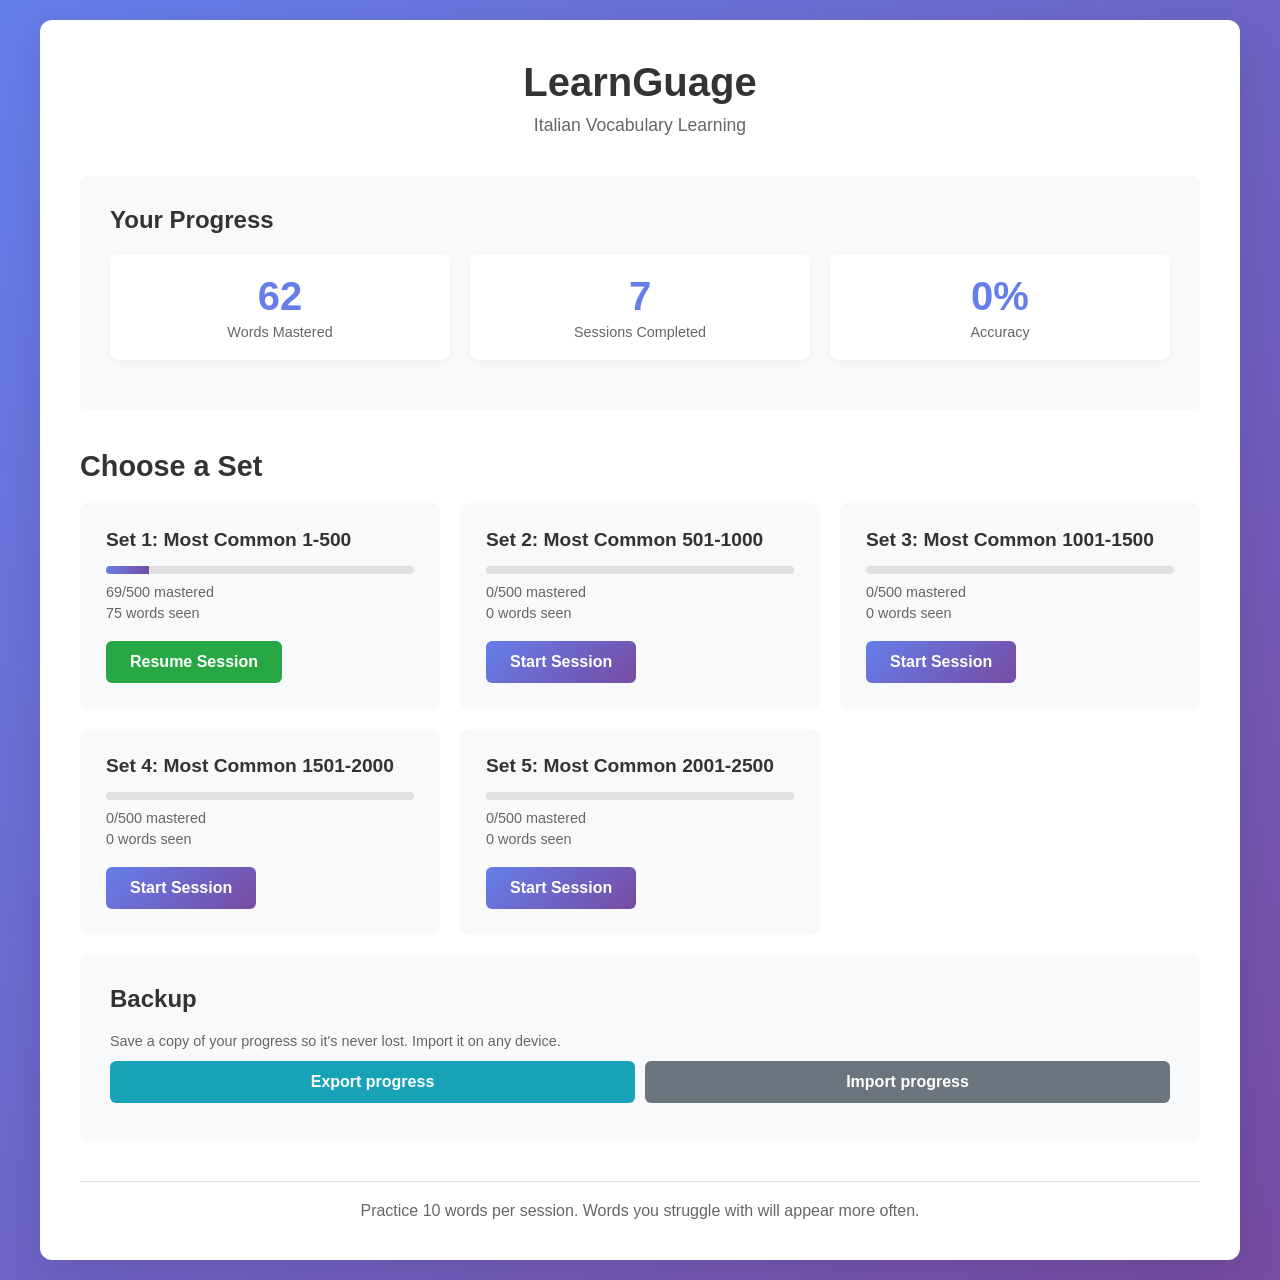
==== index.html @ ad311b0f "LearnGuage PWA: offline Italian vocabulary trainer Client-side port of the Flask app (word selection" ====
<!DOCTYPE html>
<html lang="en">
<head>
    <meta charset="UTF-8">
    <meta name="viewport" content="width=device-width, initial-scale=1.0, viewport-fit=cover">
    <meta name="theme-color" content="#4a6fa5">
    <meta name="apple-mobile-web-app-capable" content="yes">
    <meta name="apple-mobile-web-app-status-bar-style" content="black-translucent">
    <meta name="apple-mobile-web-app-title" content="LearnGuage">
    <link rel="manifest" href="manifest.json">
    <link rel="apple-touch-icon" href="icons/icon-180.png">
    <title>LearnGuage - Italian Vocabulary</title>
    <link rel="stylesheet" href="css/style.css">
</head>
<body>
    <div class="container">
        <header>
            <h1>LearnGuage</h1>
            <p class="subtitle">Italian Vocabulary Learning</p>
        </header>

        <section class="stats-panel">
            <h2>Your Progress</h2>
            <div class="stats-grid">
                <div class="stat-item">
                    <div class="stat-number" id="stat-mastered">0</div>
                    <div class="stat-label">Words Mastered</div>
                </div>
                <div class="stat-item">
                    <div class="stat-number" id="stat-sessions">0</div>
                    <div class="stat-label">Sessions Completed</div>
                </div>
                <div class="stat-item">
                    <div class="stat-number" id="stat-accuracy">0%</div>
                    <div class="stat-label">Accuracy</div>
                </div>
            </div>
        </section>

        <section class="sets-section">
            <h2>Choose a Set</h2>
            <div class="sets-grid" id="sets-grid"></div>
        </section>

        <section class="stats-panel" style="margin-top: 20px;">
            <h2>Backup</h2>
            <p class="progress-text">Save a copy of your progress so it's never lost. Import it on any device.</p>
            <div class="button-group" style="margin-top: 12px;">
                <button id="export-btn" class="btn btn-info">Export progress</button>
                <label for="import-file" class="btn btn-secondary" style="cursor:pointer;">Import progress</label>
                <input type="file" id="import-file" accept="application/json,.json" style="display:none;">
            </div>
            <p id="backup-msg" class="progress-text" style="margin-top: 8px;"></p>
        </section>

        <footer>
            <p>Practice 10 words per session. Words you struggle with will appear more often.</p>
        </footer>
    </div>

    <script src="js/register-sw.js"></script>
    <script src="js/engine.js"></script>
    <script src="js/home.js"></script>
</body>
</html>
---- css/style.css ----
/* Reset and Base Styles */
* {
    margin: 0;
    padding: 0;
    box-sizing: border-box;
}

body {
    font-family: -apple-system, BlinkMacSystemFont, 'Segoe UI', 'Roboto', 'Oxygen',
        'Ubuntu', 'Cantarell', 'Fira Sans', 'Droid Sans', 'Helvetica Neue', sans-serif;
    -webkit-font-smoothing: antialiased;
    -moz-osx-font-smoothing: grayscale;
    background: linear-gradient(135deg, #667eea 0%, #764ba2 100%);
    min-height: 100vh;
    padding: 20px;
}

.container {
    max-width: 1200px;
    margin: 0 auto;
    background: white;
    border-radius: 12px;
    padding: 40px;
    box-shadow: 0 10px 40px rgba(0, 0, 0, 0.1);
}

/* Header */
header {
    text-align: center;
    margin-bottom: 40px;
}

h1 {
    font-size: 2.5rem;
    color: #333;
    margin-bottom: 10px;
}

.subtitle {
    color: #666;
    font-size: 1.1rem;
}

/* Stats Panel */
.stats-panel {
    background: #f8f9fa;
    border-radius: 8px;
    padding: 30px;
    margin-bottom: 40px;
}

.stats-panel h2 {
    color: #333;
    margin-bottom: 20px;
    font-size: 1.5rem;
}

.stats-grid {
    display: grid;
    grid-template-columns: repeat(auto-fit, minmax(200px, 1fr));
    gap: 20px;
    margin-bottom: 20px;
}

.stat-item {
    text-align: center;
    padding: 20px;
    background: white;
    border-radius: 8px;
    box-shadow: 0 2px 8px rgba(0, 0, 0, 0.05);
}

.stat-number {
    font-size: 2.5rem;
    font-weight: bold;
    color: #667eea;
    margin-bottom: 5px;
}

.stat-label {
    color: #666;
    font-size: 0.9rem;
}

.struggled-words {
    margin-top: 20px;
}

.struggled-words h3 {
    color: #333;
    margin-bottom: 10px;
    font-size: 1.2rem;
}

.struggled-words ul {
    list-style: none;
}

.struggled-words li {
    padding: 8px 12px;
    background: white;
    margin-bottom: 5px;
    border-radius: 4px;
    color: #666;
}

/* Sets Section */
.sets-section h2 {
    color: #333;
    margin-bottom: 20px;
    font-size: 1.8rem;
}

.sets-grid {
    display: grid;
    grid-template-columns: repeat(auto-fill, minmax(280px, 1fr));
    gap: 20px;
}

.set-card {
    background: #f8f9fa;
    border-radius: 8px;
    padding: 24px;
    border: 2px solid transparent;
    transition: all 0.3s ease;
}

.set-card:hover {
    border-color: #667eea;
    transform: translateY(-2px);
    box-shadow: 0 4px 12px rgba(102, 126, 234, 0.15);
}

.set-card h3 {
    color: #333;
    font-size: 1.2rem;
    margin-bottom: 15px;
}

.set-progress {
    margin-bottom: 20px;
}

.progress-bar {
    width: 100%;
    height: 8px;
    background: #e0e0e0;
    border-radius: 4px;
    overflow: hidden;
    margin-bottom: 10px;
}

.progress-fill {
    height: 100%;
    background: linear-gradient(90deg, #667eea 0%, #764ba2 100%);
    transition: width 0.3s ease;
}

.progress-text {
    color: #666;
    font-size: 0.9rem;
    margin: 5px 0;
}

/* Buttons */
.btn {
    display: inline-block;
    padding: 12px 24px;
    border-radius: 6px;
    text-decoration: none;
    font-weight: 600;
    border: none;
    cursor: pointer;
    transition: all 0.3s ease;
    font-size: 1rem;
}

.btn-primary {
    background: linear-gradient(135deg, #667eea 0%, #764ba2 100%);
    color: white;
}

.btn-primary:hover {
    transform: translateY(-2px);
    box-shadow: 0 4px 12px rgba(102, 126, 234, 0.4);
}

.btn-resume {
    background: #28a745;
    color: white;
}

.btn-resume:hover {
    background: #218838;
    transform: translateY(-2px);
}

.btn-secondary {
    background: #6c757d;
    color: white;
}

.btn-secondary:hover {
    background: #5a6268;
}

.btn-info {
    background: #17a2b8;
    color: white;
}

.btn-info:hover {
    background: #138496;
}

/* Footer */
footer {
    text-align: center;
    margin-top: 40px;
    padding-top: 20px;
    border-top: 1px solid #e0e0e0;
    color: #666;
}

/* Session Page */
.session-container {
    max-width: 800px;
}

.session-header {
    display: flex;
    justify-content: space-between;
    align-items: center;
    margin-bottom: 40px;
    flex-wrap: wrap;
    gap: 10px;
}

.back-link {
    color: #667eea;
    text-decoration: none;
    font-weight: 600;
}

.back-link:hover {
    text-decoration: underline;
}

.progress-info {
    color: #666;
}

.word-card {
    text-align: center;
    margin-bottom: 40px;
    min-height: 200px;
    display: flex;
    flex-direction: column;
    justify-content: center;
}

.italian-word {
    font-size: 3rem;
    font-weight: bold;
    color: #333;
    margin-bottom: 20px;
}

.gender-badge {
    font-size: 1.5rem;
    color: #667eea;
    margin-left: 10px;
}

.btn-pronounce {
    background: none;
    border: none;
    font-size: 1.8rem;
    cursor: pointer;
    margin-left: 15px;
    padding: 5px;
    transition: transform 0.2s;
}

.btn-pronounce:hover {
    transform: scale(1.2);
}

.hint {
    display: block;
    font-size: 1.2rem;
    color: #999;
    font-style: italic;
    margin-top: 10px;
}

.letter-hint {
    font-size: 2rem;
    color: #999;
    letter-spacing: 0.5rem;
}

.answer-section {
    margin-bottom: 30px;
}

#answer-input {
    width: 100%;
    padding: 15px 20px;
    font-size: 1.2rem;
    border: 2px solid #e0e0e0;
    border-radius: 8px;
    margin-bottom: 20px;
    transition: border-color 0.3s ease;
}

#answer-input:focus {
    outline: none;
    border-color: #667eea;
}

#answer-input:disabled {
    background: #f5f5f5;
    cursor: not-allowed;
}

.button-group {
    display: flex;
    gap: 10px;
    flex-wrap: wrap;
}

.button-group .btn {
    flex: 1;
    min-width: 120px;
    text-align: center;
}

.session-summary .button-group {
    justify-content: center;
}

.session-summary .button-group .btn {
    flex: 0 1 auto;
}

/* Word List */
.word-list {
    margin: 30px 0;
    text-align: left;
    max-height: 400px;
    overflow-y: auto;
    background: #f8f9fa;
    padding: 20px;
    border-radius: 8px;
}

.word-list h3 {
    margin-bottom: 15px;
    color: #333;
}

.word-list-item {
    padding: 12px;
    margin-bottom: 8px;
    background: white;
    border-radius: 4px;
    border-left: 3px solid #667eea;
}

.word-list-main {
    display: flex;
    align-items: center;
    gap: 10px;
    flex-wrap: wrap;
}

.correct-indicator {
    color: #28a745;
    font-size: 1.2rem;
    font-weight: bold;
    min-width: 20px;
}

.wrong-indicator {
    color: #dc3545;
    font-size: 1.2rem;
    font-weight: bold;
    min-width: 20px;
}

.btn-small {
    padding: 4px 12px;
    font-size: 0.85rem;
    border: none;
    background: #667eea;
    color: white;
    border-radius: 4px;
    cursor: pointer;
    transition: background 0.2s;
}

.btn-small:hover {
    background: #5568d3;
}

/* Feedback */
.feedback {
    padding: 20px;
    border-radius: 8px;
    margin-bottom: 20px;
    display: flex;
    align-items: center;
    gap: 15px;
    animation: slideIn 0.3s ease;
}

.feedback-icon {
    font-size: 2rem;
    font-weight: bold;
}

.feedback-message {
    font-size: 1.1rem;
    flex: 1;
}

.feedback-correct {
    background: #d4edda;
    border: 2px solid #28a745;
    color: #155724;
}

.feedback-correct .feedback-icon {
    color: #28a745;
}

.feedback-close {
    background: #fff3cd;
    border: 2px solid #ffc107;
    color: #856404;
}

.feedback-close .feedback-icon {
    color: #ffc107;
}

.feedback-wrong {
    background: #f8d7da;
    border: 2px solid #dc3545;
    color: #721c24;
}

.feedback-wrong .feedback-icon {
    color: #dc3545;
}

/* Modal */
.modal {
    position: fixed;
    top: 0;
    left: 0;
    width: 100%;
    height: 100%;
    background: rgba(0, 0, 0, 0.5);
    display: flex;
    justify-content: center;
    align-items: center;
    z-index: 1000;
}

.modal-content {
    background: white;
    padding: 30px;
    border-radius: 12px;
    max-width: 500px;
    width: 90%;
    position: relative;
}

.close-modal {
    position: absolute;
    top: 15px;
    right: 20px;
    font-size: 2rem;
    cursor: pointer;
    color: #999;
}

.close-modal:hover {
    color: #333;
}

#context-details p {
    margin: 15px 0;
    color: #333;
}

#context-details strong {
    color: #667eea;
}

/* Session Summary */
.session-summary {
    text-align: center;
    padding: 40px;
}

.session-summary h2 {
    color: #28a745;
    margin-bottom: 30px;
}

.summary-stats {
    background: #f8f9fa;
    padding: 30px;
    border-radius: 8px;
    margin-bottom: 30px;
}

.summary-stats p {
    font-size: 1.2rem;
    color: #333;
    margin: 15px 0;
}

.summary-stats span {
    font-weight: bold;
    color: #667eea;
}

/* Utilities */
.hidden {
    display: none !important;
}

/* Animations */
@keyframes slideIn {
    from {
        opacity: 0;
        transform: translateY(-10px);
    }
    to {
        opacity: 1;
        transform: translateY(0);
    }
}

/* Mobile Responsiveness */
@media (max-width: 768px) {
    .container {
        padding: 20px;
    }

    h1 {
        font-size: 2rem;
    }

    .italian-word {
        font-size: 2rem;
    }

    .letter-hint {
        font-size: 1.5rem;
    }

    .button-group {
        flex-direction: column;
    }

    .button-group .btn {
        width: 100%;
    }

    .stats-grid {
        grid-template-columns: 1fr;
    }

    .session-header {
        flex-direction: column;
        align-items: flex-start;
    }
}

@media (max-width: 480px) {
    h1 {
        font-size: 1.5rem;
    }

    .italian-word {
        font-size: 1.5rem;
    }

    #answer-input {
        font-size: 1rem;
    }
}
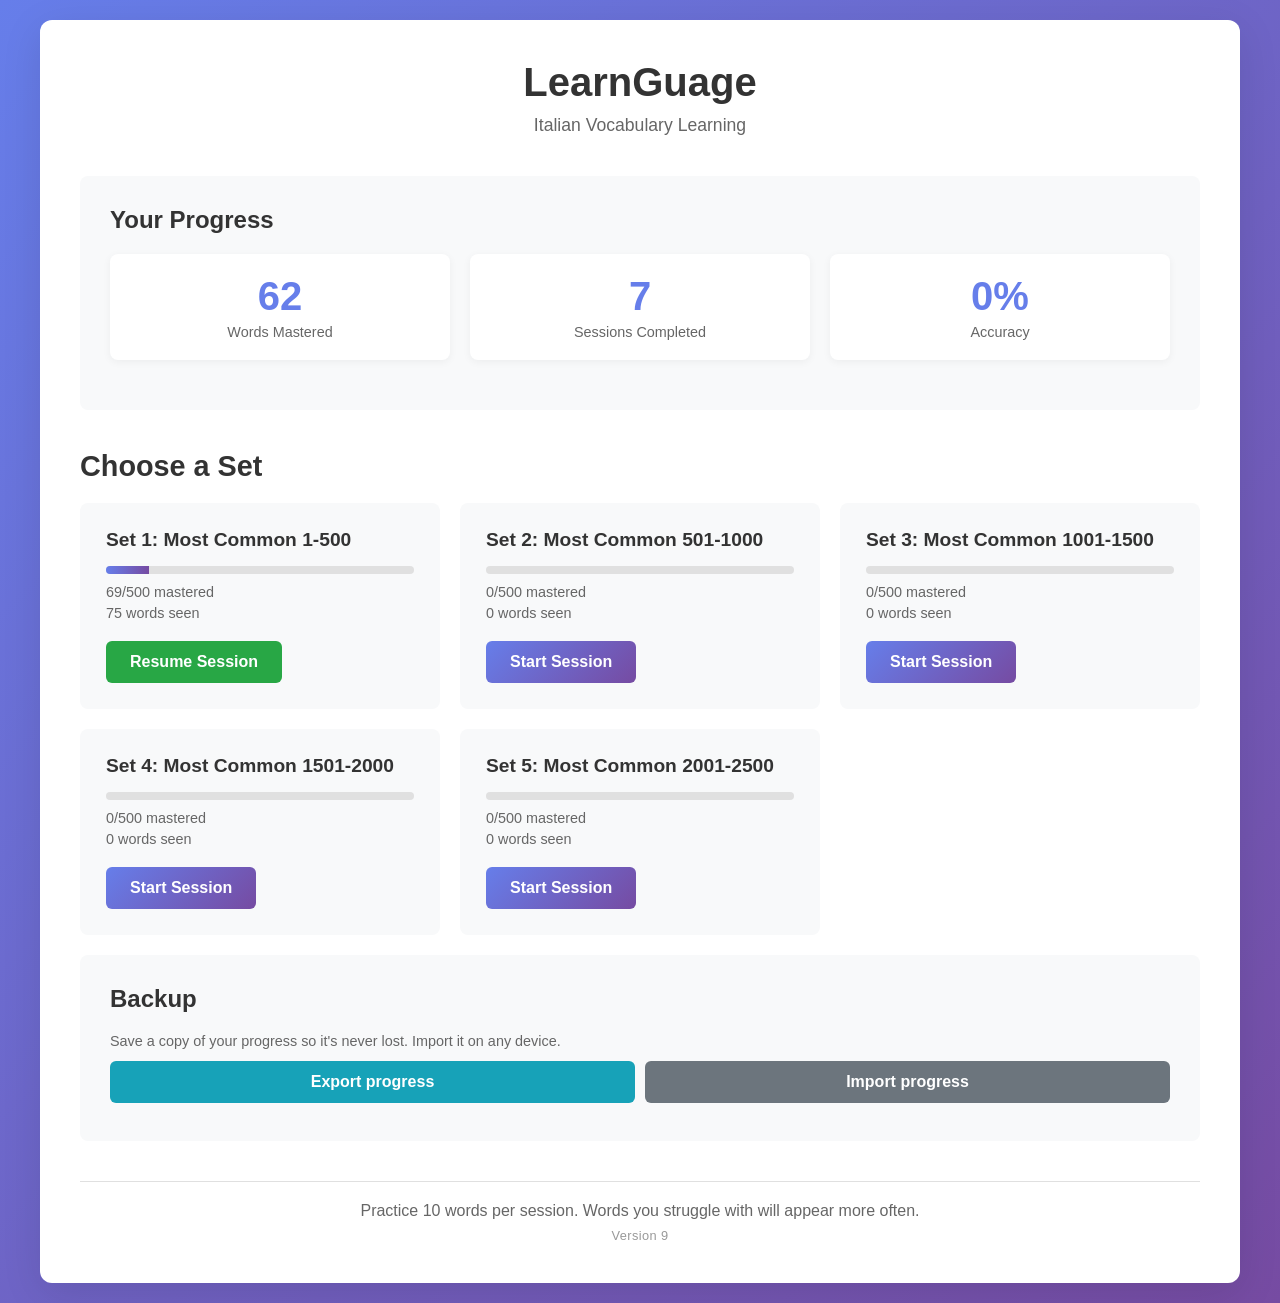
==== commit 68d9229e: "Keyboard stays open between words; unlock speech on first gesture; show version - Remove readOnly to" ====
--- a/index.html
+++ b/index.html
@@ -5,7 +5,7 @@
     <meta name="viewport" content="width=device-width, initial-scale=1.0, viewport-fit=cover">
     <meta name="theme-color" content="#4a6fa5">
     <meta name="apple-mobile-web-app-capable" content="yes">
-    <meta name="apple-mobile-web-app-status-bar-style" content="black-translucent">
+    <meta name="apple-mobile-web-app-status-bar-style" content="default">
     <meta name="apple-mobile-web-app-title" content="LearnGuage">
     <link rel="manifest" href="manifest.json">
     <link rel="apple-touch-icon" href="icons/icon-180.png">
@@ -55,6 +55,7 @@
 
         <footer>
             <p>Practice 10 words per session. Words you struggle with will appear more often.</p>
+            <p class="app-version" id="app-version"></p>
         </footer>
     </div>
 
--- a/css/style.css
+++ b/css/style.css
@@ -3,6 +3,11 @@
     margin: 0;
     padding: 0;
     box-sizing: border-box;
+}
+
+html, body {
+    max-width: 100%;
+    overflow-x: hidden; /* never scroll sideways on a phone */
 }
 
 body {
@@ -12,7 +17,9 @@
     -moz-osx-font-smoothing: grayscale;
     background: linear-gradient(135deg, #667eea 0%, #764ba2 100%);
     min-height: 100vh;
-    padding: 20px;
+    /* Clear the iPhone Dynamic Island / notch and home bar (safe-area insets). */
+    padding: max(20px, env(safe-area-inset-top)) max(20px, env(safe-area-inset-right))
+             max(20px, env(safe-area-inset-bottom)) max(20px, env(safe-area-inset-left));
 }
 
 .container {
@@ -220,6 +227,13 @@
     padding-top: 20px;
     border-top: 1px solid #e0e0e0;
     color: #666;
+}
+
+.app-version {
+    margin-top: 8px;
+    font-size: 0.8rem;
+    color: #999;
+    letter-spacing: 0.03em;
 }
 
 /* Session Page */
@@ -548,50 +562,45 @@
 
 /* Mobile Responsiveness */
 @media (max-width: 768px) {
-    .container {
-        padding: 20px;
+    body {
+        /* keep it compact, but push below the Dynamic Island at the top */
+        padding: calc(env(safe-area-inset-top) + 12px) max(10px, env(safe-area-inset-right))
+                 max(10px, env(safe-area-inset-bottom)) max(10px, env(safe-area-inset-left));
     }
-
-    h1 {
-        font-size: 2rem;
+    .container { padding: 16px; }
+    h1 { font-size: 2rem; }
+    .stats-grid { grid-template-columns: 1fr; }
+
+    /* Session: keep everything compact and high on the screen so the on-screen
+       keyboard doesn't push the word off the top when the input is focused. */
+    .session-header {
+        flex-flow: row wrap;
+        align-items: center;
+        margin-bottom: 12px;
+        gap: 4px 14px;
     }
-
-    .italian-word {
-        font-size: 2rem;
-    }
-
-    .letter-hint {
-        font-size: 1.5rem;
-    }
-
-    .button-group {
-        flex-direction: column;
-    }
-
-    .button-group .btn {
-        width: 100%;
-    }
-
-    .stats-grid {
-        grid-template-columns: 1fr;
-    }
-
-    .session-header {
-        flex-direction: column;
-        align-items: flex-start;
-    }
+    .session-header h1 { font-size: 1.1rem; width: 100%; order: 3; margin: 0; }
+
+    .word-card { min-height: auto; margin-bottom: 14px; }
+    .italian-word { font-size: 2rem; margin-bottom: 8px; }
+    .hint { font-size: 1rem; margin-top: 6px; }
+    .letter-hint { font-size: 1.4rem; }
+
+    .answer-section { margin-bottom: 12px; }
+    #answer-input { margin-bottom: 10px; }
+
+    .feedback { padding: 12px 14px; margin-bottom: 12px; gap: 10px; }
+    .feedback-icon { font-size: 1.5rem; }
+    .feedback-message { font-size: 1rem; }
+
+    /* Keep the three action buttons on one row to save vertical space. */
+    .button-group { gap: 8px; }
+    .button-group .btn { flex: 1; min-width: 0; padding: 12px 8px; font-size: 0.95rem; }
 }
 
 @media (max-width: 480px) {
-    h1 {
-        font-size: 1.5rem;
-    }
-
-    .italian-word {
-        font-size: 1.5rem;
-    }
-
-    #answer-input {
-        font-size: 1rem;
-    }
-}
+    .session-header h1 { font-size: 1.05rem; }
+    .italian-word { font-size: 1.8rem; }
+    #answer-input { font-size: 1.05rem; padding: 12px 14px; }
+    .letter-hint { font-size: 1.25rem; letter-spacing: 0.3rem; }
+}
